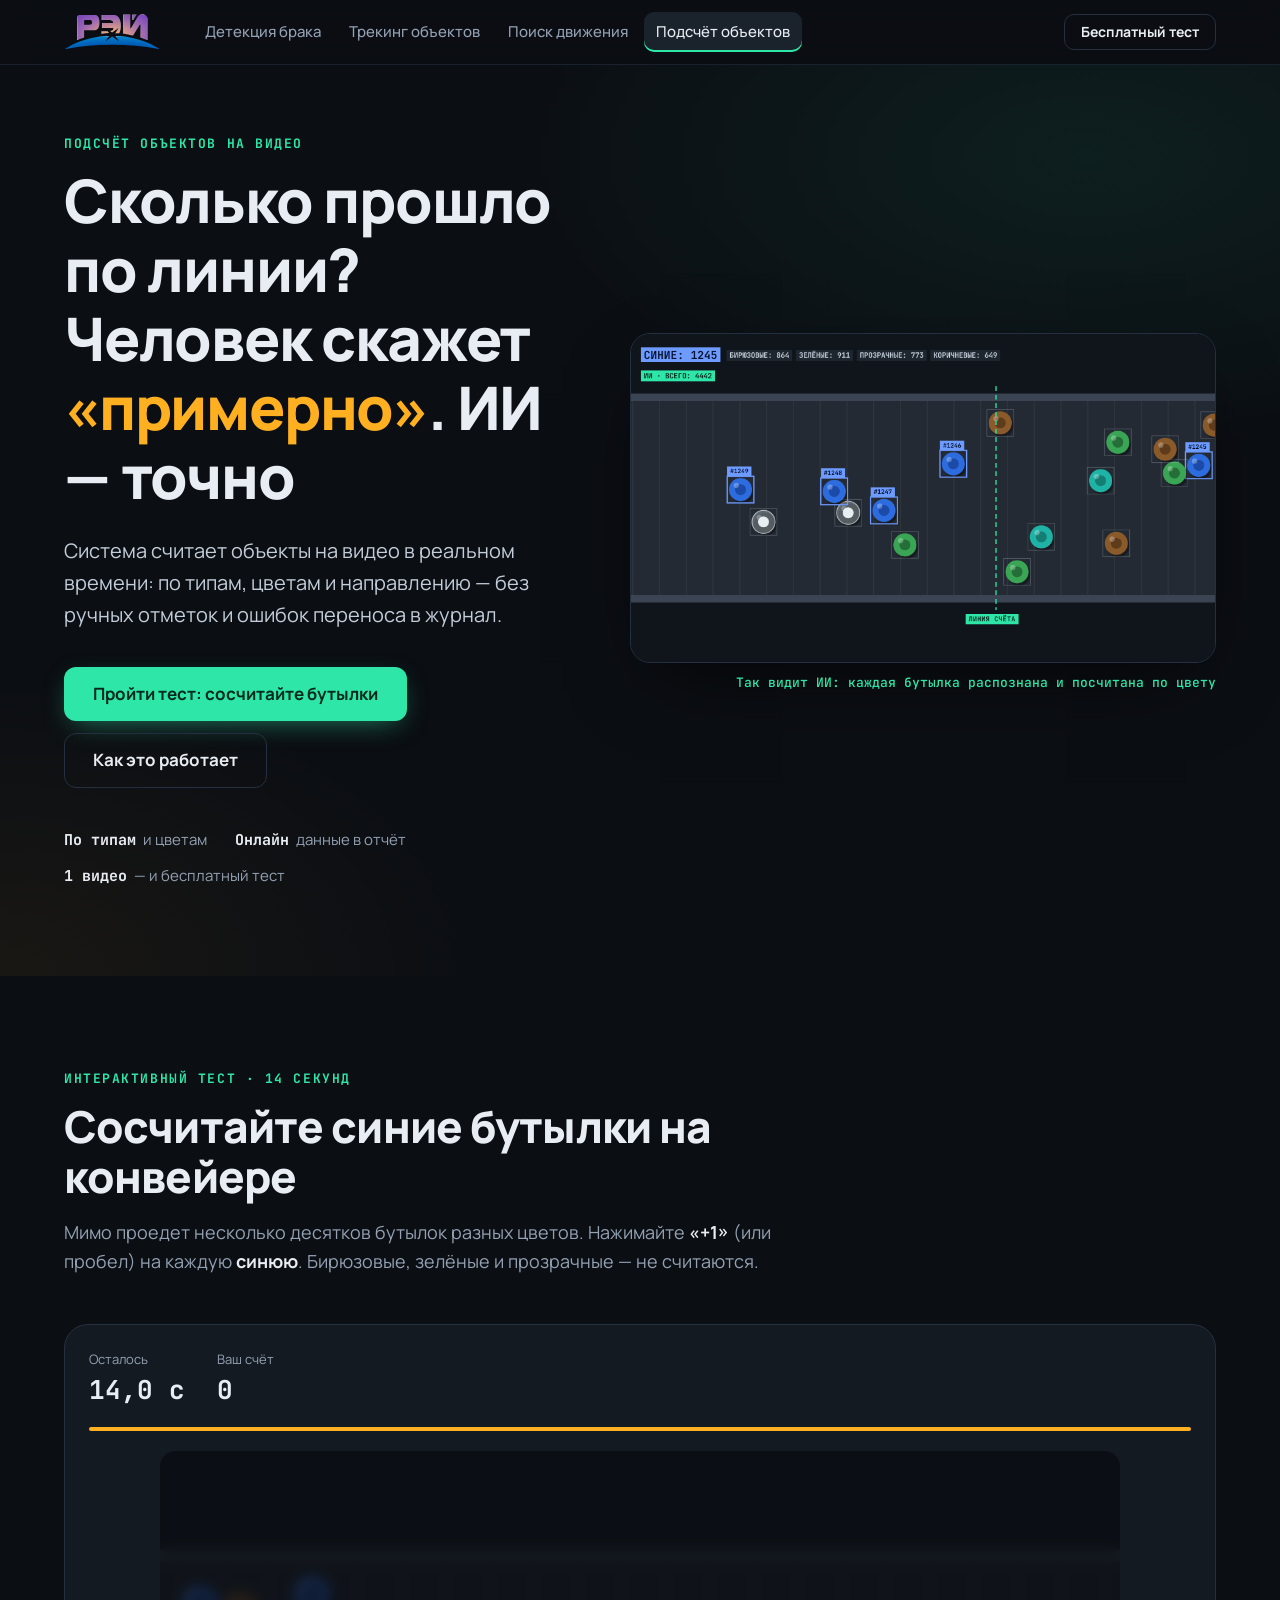
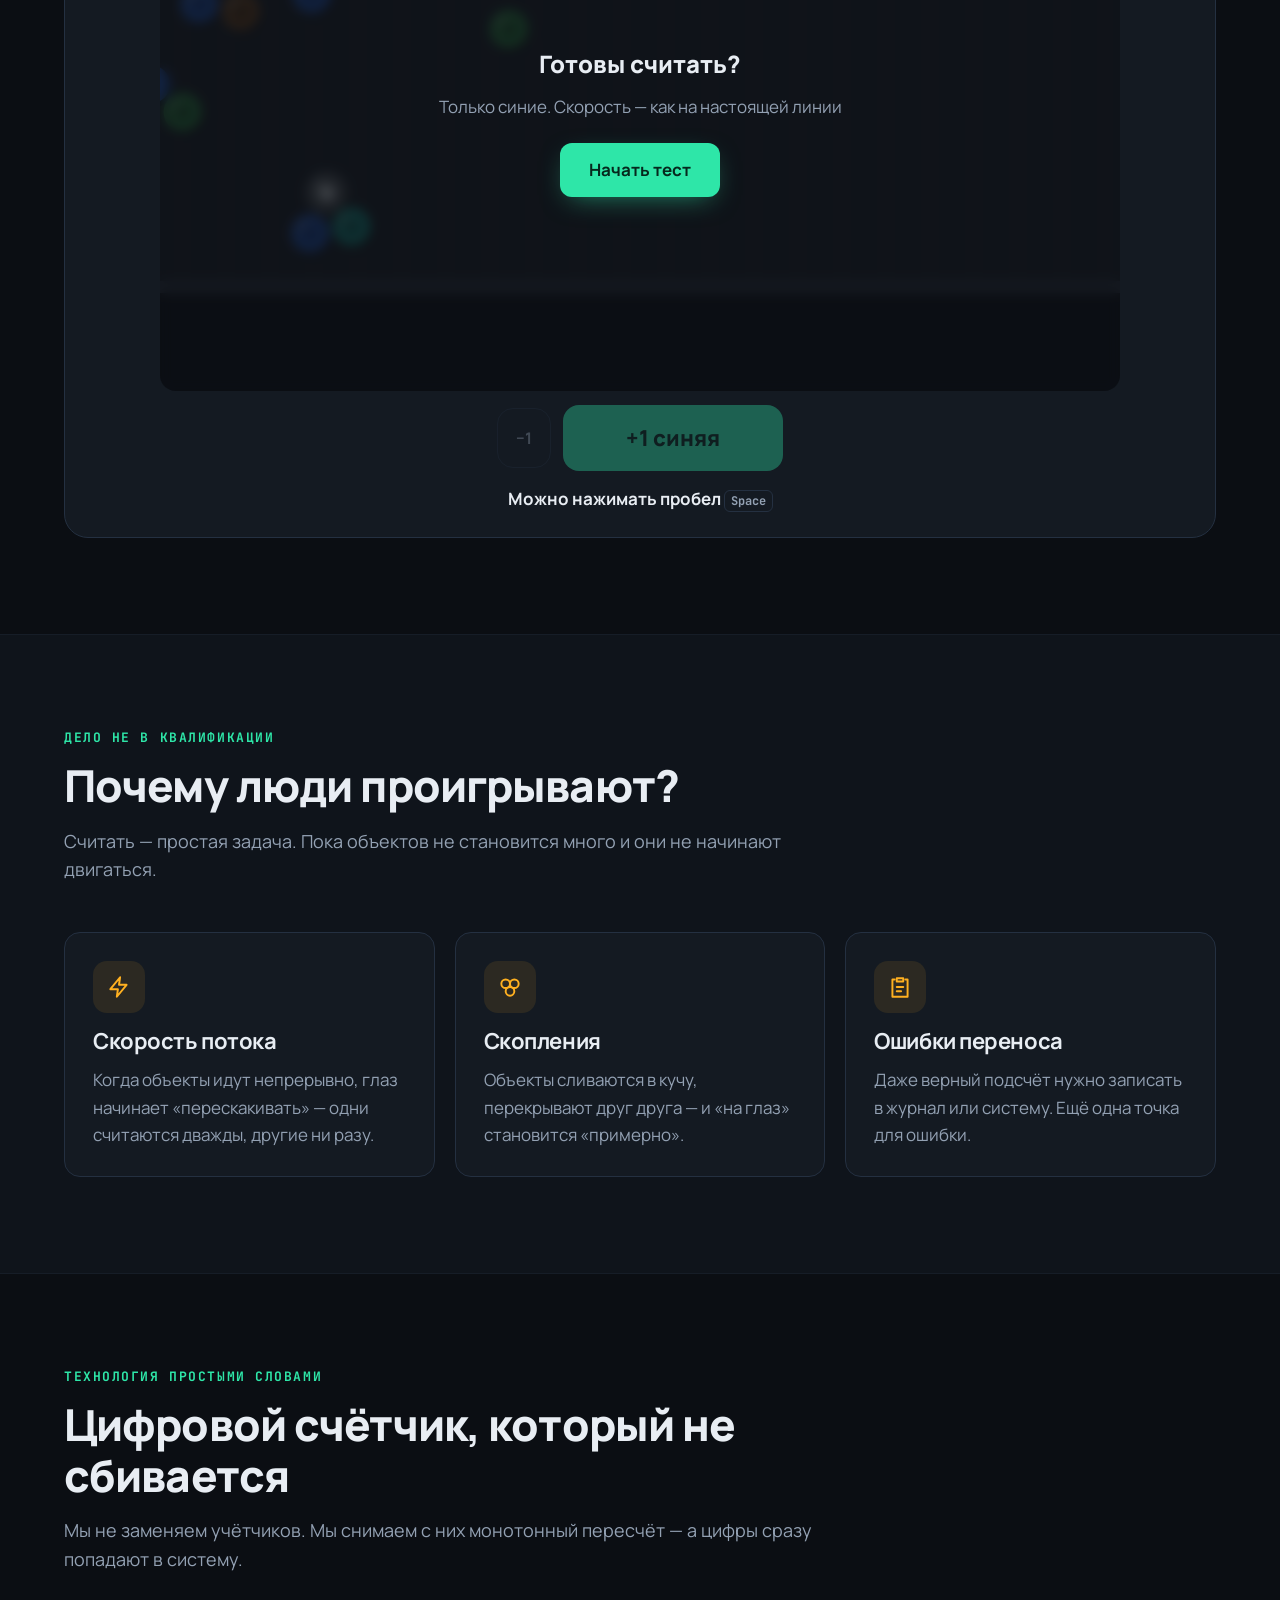
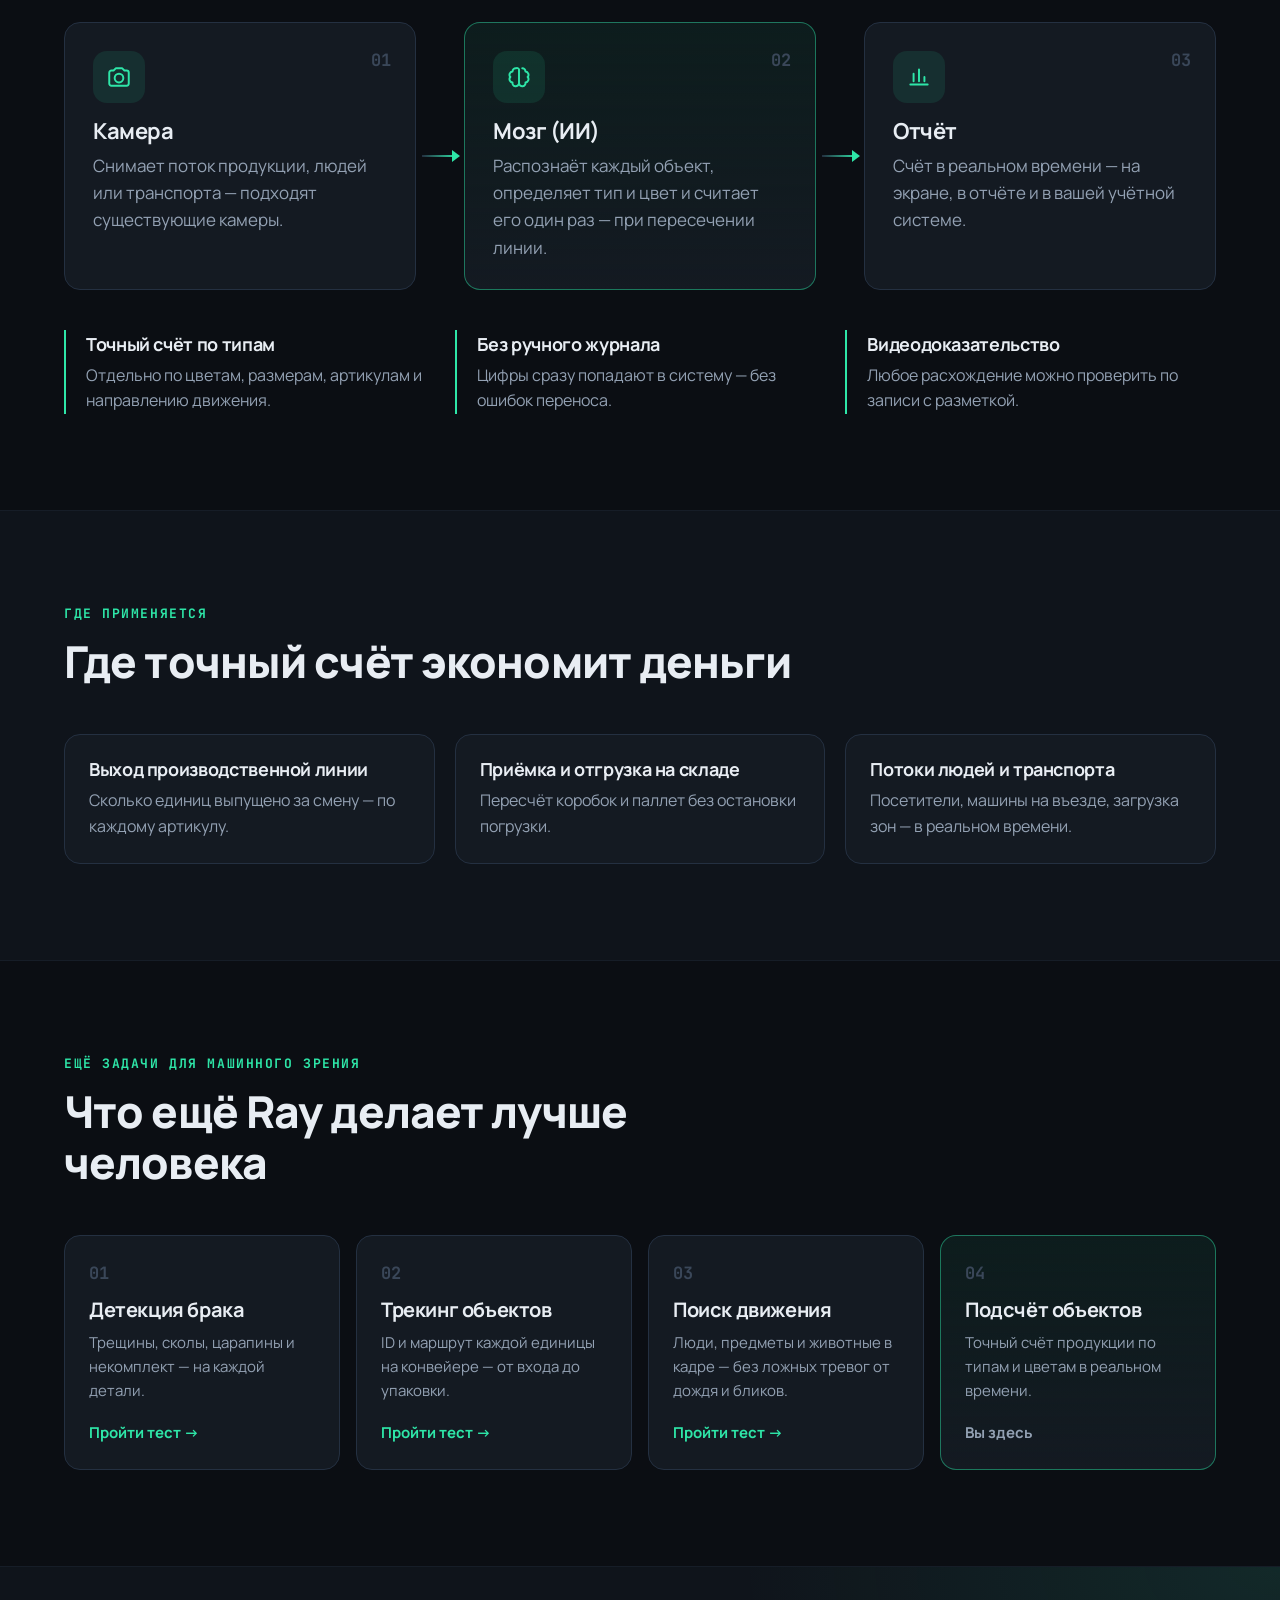
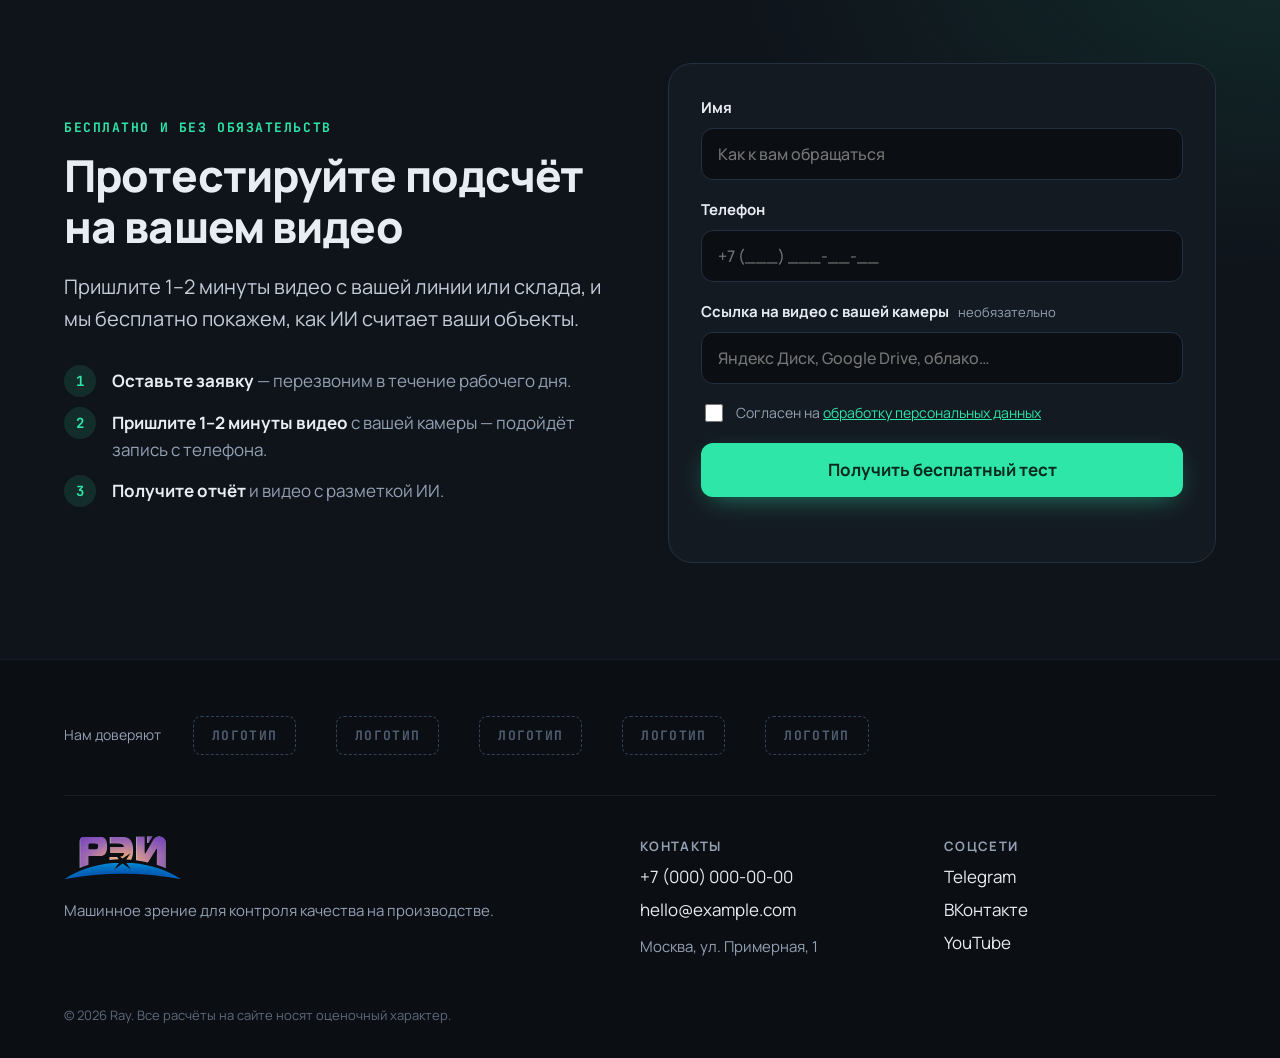
==== counting.html @ 94266d90 "Лендинг Ray" ====
<!doctype html>
<html lang="ru">
<head>
  <meta charset="utf-8">
  <meta name="viewport" content="width=device-width, initial-scale=1">
  <title>Ray — подсчёт объектов на видео</title>
  <meta name="description" content="Ray считает продукцию на видео в реальном времени: по типам, цветам и направлению. Пройдите тест: сосчитаете ли вы точнее ИИ?">
  <meta property="og:title" content="Сколько прошло по линии? Человек скажет «примерно». ИИ — точно">
  <meta property="og:description" content="Ray считает продукцию на видео в реальном времени: по типам, цветам и направлению. Пройдите тест: сосчитаете ли вы точнее ИИ?">
  <meta property="og:type" content="website">
  <meta name="theme-color" content="#0b0e13">
  <link rel="icon" href="data:image/svg+xml,%3Csvg xmlns='http://www.w3.org/2000/svg' viewBox='0 0 32 32'%3E%3Crect width='32' height='32' rx='8' fill='%230b0e13'/%3E%3Cpath d='M4 16c3-6 7.5-9 12-9s9 3 12 9c-3 6-7.5 9-12 9s-9-3-12-9z' fill='none' stroke='%232ee6a8' stroke-width='2.4'/%3E%3Ccircle cx='16' cy='16' r='4.5' fill='%232ee6a8'/%3E%3C/svg%3E">
  <link rel="preconnect" href="https://fonts.googleapis.com">
  <link rel="preconnect" href="https://fonts.gstatic.com" crossorigin>
  <link href="https://fonts.googleapis.com/css2?family=JetBrains+Mono:wght@500;700&family=Manrope:wght@400;500;700;800&display=swap" rel="stylesheet">
  <link rel="stylesheet" href="styles.css">
</head>
<body>

<header class="header" id="top">
  <div class="container header__inner">
    <a class="logo" href="index.html" aria-label="Ray — на главную">
      <img src="assets/ray_logo_rus.svg" alt="Ray" width="97" height="36">
    </a>
    <nav class="dirnav" aria-label="Направления">
      <a href="index.html">Детекция брака</a>
      <a href="tracking.html">Трекинг объектов</a>
      <a href="motion.html">Поиск движения</a>
      <a href="counting.html" aria-current="page">Подсчёт объектов</a>
    </nav>
    <a class="btn btn--sm btn--ghost header__cta" href="#form">Бесплатный тест</a>
  </div>
</header>

<main>

  <!-- 1. HERO -->
  <section class="hero">
    <div class="container hero__grid">
      <div class="hero__text">
        <p class="kicker">Подсчёт объектов на видео</p>
        <h1>Сколько прошло по линии? Человек скажет <em>«примерно»</em>. ИИ — точно</h1>
        <p class="lead">Система считает объекты на видео в реальном времени: по типам, цветам и направлению — без ручных отметок и ошибок переноса в журнал.</p>
        <div class="hero__cta">
          <a class="btn btn--primary btn--lg" href="#test">Пройти тест: сосчитайте бутылки</a>
          <a class="btn btn--ghost btn--lg" href="#how">Как это работает</a>
        </div>
        <ul class="hero__facts">
          <li><b>По типам</b> и цветам</li>
          <li><b>Онлайн</b> данные в отчёт</li>
          <li><b>1 видео</b> — и бесплатный тест</li>
        </ul>
      </div>
      <figure class="hero__visual" aria-label="Конвейер с бутылками: ИИ считает объекты, пересекающие линию, по цветам">
        <canvas id="hero-canvas" width="960" height="540" aria-hidden="true"></canvas>
        <figcaption class="hero__caption hero__caption--single"><span>Так видит ИИ: каждая бутылка распознана и посчитана по цвету</span></figcaption>
      </figure>
    </div>
  </section>

  <!-- 2. ЧЕЛЛЕНДЖ -->
  <section class="section" id="test">
    <div class="container">
      <header class="section__head">
        <p class="kicker">Интерактивный тест · 14 секунд</p>
        <h2>Сосчитайте синие бутылки на конвейере</h2>
        <p class="section__sub">Мимо проедет несколько десятков бутылок разных цветов. Нажимайте <b>«+1»</b> (или пробел) на каждую <b>синюю</b>. Бирюзовые, зелёные и прозрачные — не считаются.</p>
      </header>
      <div class="game" id="game">
        <div class="game__bar">
          <div class="stat"><span class="stat__label">Осталось</span><span class="stat__value mono" id="g-timer">14,0 с</span></div>
          <div class="stat"><span class="stat__label">Ваш счёт</span><span class="stat__value mono" id="g-count">0</span></div>
        </div>
        <div class="game__progress"><span id="g-progress"></span></div>
        <div class="stage" id="stage">
          <canvas id="g-canvas" width="960" height="540" aria-label="Конвейер с бутылками"></canvas>
          <div class="board__start" id="g-start">
            <p class="board__start-title">Готовы считать?</p>
            <p class="board__start-sub">Только синие. Скорость — как на настоящей линии</p>
            <button class="btn btn--primary btn--lg" id="g-start-btn" type="button">Начать тест</button>
          </div>
        </div>
        <div class="tap">
          <button class="tap__undo" id="g-undo" type="button" disabled aria-label="Отменить последний счёт">−1</button>
          <button class="tap__btn" id="g-tap" type="button" disabled>+1 синяя</button>
        </div>
        <p class="status" id="g-status" aria-live="polite">Можно нажимать пробел <span class="kbd">Space</span></p>
        <div class="result" id="g-result" hidden aria-live="polite">
          <div class="result__score">
            <div class="score score--human"><span>Вы насчитали</span><b class="mono" id="r-human">12</b></div>
            <div class="score score--ai"><span>ИИ насчитал</span><b class="mono" id="r-ai">15</b></div>
          </div>
          <p class="result__copy" id="r-copy"></p>
          <p class="result__extra" id="r-extra"></p>
          <div class="result__cta">
            <a class="btn btn--primary" href="#form">Протестировать на моём видео</a>
            <button class="btn btn--ghost" id="g-again" type="button">Пройти ещё раз</button>
          </div>
        </div>
      </div>
    </div>
  </section>

  <!-- 3. БОЛИ -->
  <section class="section section--alt" id="why">
    <div class="container">
      <header class="section__head">
        <p class="kicker">Дело не в квалификации</p>
        <h2>Почему люди проигрывают?</h2>
        <p class="section__sub">Считать — простая задача. Пока объектов не становится много и они не начинают двигаться.</p>
      </header>
      <div class="cards3">
        <article class="pain">
          <div class="pain__icon"><svg viewBox="0 0 24 24" aria-hidden="true"><path d="M13 3L4 14h7l-1 7 9-11h-7z"/></svg></div>
          <h3>Скорость потока</h3>
          <p>Когда объекты идут непрерывно, глаз начинает «перескакивать» — одни считаются дважды, другие ни разу.</p>
        </article>
        <article class="pain">
          <div class="pain__icon"><svg viewBox="0 0 24 24" aria-hidden="true"><circle cx="8" cy="9" r="4"/><circle cx="16" cy="9" r="4"/><circle cx="12" cy="16" r="4"/></svg></div>
          <h3>Скопления</h3>
          <p>Объекты сливаются в кучу, перекрывают друг друга — и «на глаз» становится «примерно».</p>
        </article>
        <article class="pain">
          <div class="pain__icon"><svg viewBox="0 0 24 24" aria-hidden="true"><path d="M9 4h6v3H9zM7 5H5v16h14V5h-2M9 12h6M9 16h4"/></svg></div>
          <h3>Ошибки переноса</h3>
          <p>Даже верный подсчёт нужно записать в журнал или систему. Ещё одна точка для ошибки.</p>
        </article>
      </div>
    </div>
  </section>

  <!-- 4. КАК РАБОТАЕТ -->
  <section class="section" id="how">
    <div class="container">
      <header class="section__head">
        <p class="kicker">Технология простыми словами</p>
        <h2>Цифровой счётчик, который не сбивается</h2>
        <p class="section__sub">Мы не заменяем учётчиков. Мы снимаем с них монотонный пересчёт — а цифры сразу попадают в систему.</p>
      </header>
      <ol class="flow">
        <li class="flow__step">
          <div class="flow__icon"><svg viewBox="0 0 24 24" aria-hidden="true"><path d="M3 8a2 2 0 0 1 2-2h2l2-2h6l2 2h2a2 2 0 0 1 2 2v10a2 2 0 0 1-2 2H5a2 2 0 0 1-2-2z"/><circle cx="12" cy="13" r="4"/></svg></div>
          <span class="flow__n mono">01</span>
          <h3>Камера</h3>
          <p>Снимает поток продукции, людей или транспорта — подходят существующие камеры.</p>
        </li>
        <li class="flow__arrow" aria-hidden="true"></li>
        <li class="flow__step flow__step--ai">
          <div class="flow__icon"><svg viewBox="0 0 24 24" aria-hidden="true"><path d="M9 4a3 3 0 0 0-3 3 3 3 0 0 0-2 5 3 3 0 0 0 2 5 3 3 0 0 0 6 1V5a2 2 0 0 0-3-1zM15 4a3 3 0 0 1 3 3 3 3 0 0 1 2 5 3 3 0 0 1-2 5 3 3 0 0 1-6 1"/></svg></div>
          <span class="flow__n mono">02</span>
          <h3>Мозг (ИИ)</h3>
          <p>Распознаёт каждый объект, определяет тип и цвет и считает его один раз — при пересечении линии.</p>
        </li>
        <li class="flow__arrow" aria-hidden="true"></li>
        <li class="flow__step">
          <div class="flow__icon"><svg viewBox="0 0 24 24" aria-hidden="true"><path d="M4 19h16M7 16V9M12 16V5M17 16v-4"/></svg></div>
          <span class="flow__n mono">03</span>
          <h3>Отчёт</h3>
          <p>Счёт в реальном времени — на экране, в отчёте и в вашей учётной системе.</p>
        </li>
      </ol>
      <ul class="benefits">
        <li>
          <h3>Точный счёт по типам</h3>
          <p>Отдельно по цветам, размерам, артикулам и направлению движения.</p>
        </li>
        <li>
          <h3>Без ручного журнала</h3>
          <p>Цифры сразу попадают в систему — без ошибок переноса.</p>
        </li>
        <li>
          <h3>Видеодоказательство</h3>
          <p>Любое расхождение можно проверить по записи с разметкой.</p>
        </li>
      </ul>
    </div>
  </section>

  <!-- 5. ГДЕ ПРИМЕНЯЕТСЯ -->
  <section class="section section--alt" id="uses">
    <div class="container">
      <header class="section__head">
        <p class="kicker">Где применяется</p>
        <h2>Где точный счёт экономит деньги</h2>
      </header>
      <ul class="uses">
        <li>
          <h3>Выход производственной линии</h3>
          <p>Сколько единиц выпущено за смену — по каждому артикулу.</p>
        </li>
        <li>
          <h3>Приёмка и отгрузка на складе</h3>
          <p>Пересчёт коробок и паллет без остановки погрузки.</p>
        </li>
        <li>
          <h3>Потоки людей и транспорта</h3>
          <p>Посетители, машины на въезде, загрузка зон — в реальном времени.</p>
        </li>
      </ul>
    </div>
  </section>

  <!-- Другие направления -->
  <section class="section" id="directions">
    <div class="container">
      <header class="section__head">
        <p class="kicker">Ещё задачи для машинного зрения</p>
        <h2>Что ещё Ray делает лучше человека</h2>
      </header>
      <div class="dirs">
        <a class="dir" href="index.html">
          <span class="dir__n mono">01</span><h3>Детекция брака</h3>
          <p>Трещины, сколы, царапины и некомплект — на каждой детали.</p><span class="dir__go">Пройти тест →</span>
        </a>
        <a class="dir" href="tracking.html">
          <span class="dir__n mono">02</span><h3>Трекинг объектов</h3>
          <p>ID и маршрут каждой единицы на конвейере — от входа до упаковки.</p><span class="dir__go">Пройти тест →</span>
        </a>
        <a class="dir" href="motion.html">
          <span class="dir__n mono">03</span><h3>Поиск движения</h3>
          <p>Люди, предметы и животные в кадре — без ложных тревог от дождя и бликов.</p><span class="dir__go">Пройти тест →</span>
        </a>
        <a class="dir is-current" href="counting.html">
          <span class="dir__n mono">04</span><h3>Подсчёт объектов</h3>
          <p>Точный счёт продукции по типам и цветам в реальном времени.</p><span class="dir__go">Вы здесь</span>
        </a>
      </div>
    </div>
  </section>

  <!-- 6. ФОРМА -->
  <section class="section section--cta" id="form">
    <div class="container form-grid">
      <div class="form-copy">
        <p class="kicker">Бесплатно и без обязательств</p>
        <h2>Протестируйте подсчёт на вашем видео</h2>
        <p class="lead">Пришлите 1–2 минуты видео с вашей линии или склада, и мы бесплатно покажем, как ИИ считает ваши объекты.</p>
        <ol class="steps">
          <li><b>Оставьте заявку</b> — перезвоним в течение рабочего дня.</li>
          <li><b>Пришлите 1–2 минуты видео</b> с вашей камеры — подойдёт запись с телефона.</li>
          <li><b>Получите отчёт</b> и видео с разметкой ИИ.</li>
        </ol>
      </div>
      <form class="lead-form" id="lead-form" novalidate>
        <div class="field">
          <label for="f-name">Имя</label>
          <input id="f-name" name="name" type="text" autocomplete="name" required placeholder="Как к вам обращаться">
        </div>
        <div class="field">
          <label for="f-phone">Телефон</label>
          <input id="f-phone" name="phone" type="tel" autocomplete="tel" required placeholder="+7 (___) ___-__-__" inputmode="tel">
        </div>
        <div class="field">
          <label for="f-link">Ссылка на видео с вашей камеры <span class="opt">необязательно</span></label>
          <input id="f-link" name="link" type="url" placeholder="Яндекс Диск, Google Drive, облако…">
        </div>
        <input type="hidden" name="direction" value="Подсчёт объектов">
        <label class="check">
          <input type="checkbox" name="consent" required>
          <span>Согласен на <a href="#" target="_blank" rel="noopener">обработку персональных данных</a></span>
        </label>
        <button class="btn btn--primary btn--lg btn--block" type="submit">Получить бесплатный тест</button>
        <p class="form-msg" id="f-msg" role="status"></p>
      </form>
    </div>
  </section>
</main>

<!-- 8. ФУТЕР -->
<footer class="footer">
  <div class="container">
    <div class="partners" aria-label="Партнёры и клиенты">
      <p>Нам доверяют</p>
      <ul>
        <li><span class="plogo">ЛОГОТИП</span></li>
        <li><span class="plogo">ЛОГОТИП</span></li>
        <li><span class="plogo">ЛОГОТИП</span></li>
        <li><span class="plogo">ЛОГОТИП</span></li>
        <li><span class="plogo">ЛОГОТИП</span></li>
      </ul>
    </div>
    <div class="footer__grid">
      <div>
        <a class="logo logo--footer" href="#top"><img src="assets/ray_logo_rus.svg" alt="Ray" width="118" height="44"></a>
        <p class="footer__muted">Машинное зрение для контроля качества на производстве.</p>
      </div>
      <div>
        <p class="footer__h">Контакты</p>
        <p><a href="tel:+70000000000">+7 (000) 000‑00‑00</a></p>
        <p><a href="mailto:hello@example.com">hello@example.com</a></p>
        <p class="footer__muted">Москва, ул. Примерная, 1</p>
      </div>
      <div>
        <p class="footer__h">Соцсети</p>
        <ul class="socials">
          <li><a href="#" aria-label="Telegram">Telegram</a></li>
          <li><a href="#" aria-label="ВКонтакте">ВКонтакте</a></li>
          <li><a href="#" aria-label="YouTube">YouTube</a></li>
        </ul>
      </div>
    </div>
    <p class="footer__copy">© <span id="year">2026</span> Ray. Все расчёты на сайте носят оценочный характер.</p>
  </div>
</footer>

<script src="common.js" defer></script>
<script src="counting.js" defer></script>
</body>
</html>
---- styles.css ----
:root {
  --bg: #0b0e13;
  --bg-alt: #0f141b;
  --card: #141a22;
  --card-2: #1a222c;
  --line: #243041;
  --text: #e8edf3;
  --muted: #93a1b3;
  --amber: #ffb020;
  --red: #ff4d4f;
  --ai: #2ee6a8;
  --ai-ink: #06281d;
  --cell: #151b23;
  --radius: 16px;
  --font: "Manrope", system-ui, -apple-system, "Segoe UI", Roboto, sans-serif;
  --mono: "JetBrains Mono", ui-monospace, Consolas, monospace;
}

*, *::before, *::after { box-sizing: border-box; }
html { scroll-behavior: smooth; }
body {
  margin: 0;
  background: var(--bg);
  color: var(--text);
  font: 400 17px/1.6 var(--font);
  -webkit-font-smoothing: antialiased;
}
img, svg { display: block; max-width: 100%; }
a { color: var(--ai); }
h1, h2, h3 { line-height: 1.15; margin: 0; letter-spacing: -0.02em; }
p { margin: 0; }
[hidden] { display: none !important; }
.mono, .svg-mono { font-family: var(--mono); }
section[id] { scroll-margin-top: 72px; }

.container { width: 100%; max-width: 1200px; margin: 0 auto; padding: 0 24px; }

/* ---------- Buttons ---------- */
.btn {
  display: inline-flex; align-items: center; justify-content: center; gap: 8px;
  padding: 12px 22px; border-radius: 12px; border: 1px solid transparent;
  font: 700 16px/1.2 var(--font); text-decoration: none; cursor: pointer;
  transition: transform .15s, background .15s, border-color .15s, box-shadow .15s;
}
.btn:active { transform: translateY(1px); }
.btn:disabled { opacity: .4; cursor: not-allowed; }
.btn--primary { background: var(--ai); color: var(--ai-ink); box-shadow: 0 8px 28px -10px rgba(46,230,168,.6); }
.btn--primary:hover { background: #5cf0bf; }
.btn--ghost { background: transparent; color: var(--text); border-color: var(--line); }
.btn--ghost:hover:not(:disabled) { border-color: var(--muted); }
.btn--sm { padding: 9px 16px; font-size: 14px; border-radius: 10px; }
.btn--lg { padding: 16px 28px; font-size: 17px; }
.btn--block { width: 100%; }
:focus-visible { outline: 2px solid var(--ai); outline-offset: 3px; }

/* ---------- Header ---------- */
.header {
  position: sticky; top: 0; z-index: 50;
  background: rgba(11,14,19,.82); backdrop-filter: blur(12px);
  border-bottom: 1px solid rgba(36,48,65,.6);
}
.header__inner { display: flex; align-items: center; gap: 32px; height: 64px; }
.logo { display: inline-flex; align-items: center; gap: 10px; color: var(--ai); text-decoration: none; font-weight: 800; font-size: 20px; letter-spacing: .08em; }
.logo span { color: var(--text); }
.logo img { display: block; height: 36px; width: auto; }
.logo--footer img { height: 44px; }
.dirnav { display: flex; gap: 4px; margin-right: auto; }
.dirnav a { padding: 8px 12px; border-radius: 10px; color: var(--muted); text-decoration: none; font-size: 15px; font-weight: 500; white-space: nowrap; }
.dirnav a:hover { color: var(--text); background: var(--card); }
.dirnav a[aria-current=page] { color: var(--text); background: var(--card-2); box-shadow: inset 0 -2px 0 var(--ai); }

/* ---------- Common sections ---------- */
.section { padding: 96px 0; }
.section--alt { background: var(--bg-alt); border-top: 1px solid #161d27; border-bottom: 1px solid #161d27; }
.section__head { max-width: 760px; margin-bottom: 48px; }
.section__head h2 { font-size: clamp(30px, 4vw, 44px); font-weight: 800; }
.section__sub { color: var(--muted); font-size: 18px; margin-top: 16px; }
.section__sub b { color: var(--text); }
.kicker {
  font: 700 13px/1 var(--mono); text-transform: uppercase; letter-spacing: .12em;
  color: var(--ai); margin-bottom: 16px;
}
.lead { font-size: 20px; color: #c3cdd9; }

/* ---------- Hero ---------- */
.hero { padding: 72px 0 88px; background: radial-gradient(1000px 500px at 85% 10%, rgba(46,230,168,.08), transparent 60%), radial-gradient(800px 500px at 0% 100%, rgba(255,176,32,.06), transparent 60%); }
.hero__grid { display: grid; grid-template-columns: 1fr 1.15fr; gap: 56px; align-items: center; }
.hero h1 { font-size: clamp(36px, 5vw, 60px); font-weight: 800; }
.hero h1 em { font-style: normal; color: var(--amber); }
.hero .lead { margin-top: 24px; max-width: 520px; }
.hero__cta { display: flex; flex-wrap: wrap; gap: 12px; margin-top: 36px; }
.hero__facts { display: flex; flex-wrap: wrap; gap: 12px 28px; list-style: none; padding: 0; margin: 40px 0 0; color: var(--muted); font-size: 15px; }
.hero__facts b { color: var(--text); font-family: var(--mono); margin-right: 4px; }
.hero__visual { margin: 0; }
.hero__visual svg, .hero__visual canvas { width: 100%; height: auto; border-radius: 20px; border: 1px solid var(--line); box-shadow: 0 30px 80px -30px rgba(0,0,0,.8); }
.hero__caption { display: grid; grid-template-columns: 1fr 1fr; gap: 8px; margin-top: 12px; font: 500 13px/1.3 var(--mono); }
.hero__caption span:first-child { color: var(--amber); }
.hero__caption span:last-child { color: var(--ai); text-align: right; }

.belt { animation: belt 6s linear infinite; }
@keyframes belt { from { transform: translateX(-100px); } to { transform: translateX(0); } }
.scanbar { animation: scanbar 3.2s ease-in-out infinite alternate; }
@keyframes scanbar { from { transform: translateX(0); } to { transform: translateX(318px); } }
.zzz text { animation: zzz 2.4s ease-in-out infinite; }
.zzz text:nth-child(2) { animation-delay: .4s; }
.zzz text:nth-child(3) { animation-delay: .8s; }
@keyframes zzz { 0%,100% { opacity: .2; } 50% { opacity: 1; } }
.blink { animation: blink 1.2s steps(2) infinite; }
@keyframes blink { 50% { opacity: 0; } }

/* ---------- Game ---------- */
.game { background: var(--card); border: 1px solid var(--line); border-radius: 24px; padding: 24px; }
.game__bar { display: flex; align-items: center; gap: 32px; flex-wrap: wrap; }
.stat { display: flex; flex-direction: column; }
.stat__label { color: var(--muted); font-size: 13px; }
.stat__value { font-size: 26px; font-weight: 700; }
.game__done { margin-left: auto; }
.game__progress { height: 4px; background: var(--card-2); border-radius: 4px; margin: 16px 0 20px; overflow: hidden; }
.game__progress span { display: block; height: 100%; width: 100%; background: var(--amber); transform-origin: left; transform: scaleX(1); }
.game.is-urgent #g-timer { color: var(--red); }

.board-wrap { position: relative; border-radius: 16px; overflow: hidden; max-width: 780px; margin: 0 auto; }
.board { display: grid; grid-template-columns: repeat(8, 1fr); gap: 8px; background: #0e1319; padding: 12px; border-radius: 16px; }
.cell {
  position: relative; aspect-ratio: 1; padding: 6%; border: 2px solid transparent; border-radius: 12px;
  background: var(--cell); cursor: pointer; transition: border-color .12s, transform .12s;
  -webkit-tap-highlight-color: transparent;
}
.cell svg { width: 100%; height: 100%; pointer-events: none; }
.cell:hover { border-color: #2f3b4d; }
.cell.is-marked { border-color: var(--amber); background: #221d12; }
.cell.is-marked::before {
  content: ""; position: absolute; top: 5px; right: 5px; width: 10px; height: 10px; border-radius: 50%; background: var(--amber);
}
.board.is-locked .cell { cursor: default; }
.board.is-locked .cell:hover { border-color: transparent; }

.cell.r-hit { border-color: var(--ai); background: rgba(46,230,168,.08); }
.cell.r-miss { border-color: var(--red); background: rgba(255,77,79,.1); animation: pulse 1.4s ease-out 2; }
.cell.r-false { border-color: #5b6677; background: var(--cell); opacity: .7; }
.cell.r-hit::before, .cell.r-false::before { display: none; }
.cell__tag {
  position: absolute; left: 4px; right: 4px; bottom: 4px; padding: 2px 4px; border-radius: 4px;
  font: 700 10px/1.2 var(--mono); text-align: center; color: #fff; background: var(--red);
  white-space: nowrap; overflow: hidden; text-overflow: ellipsis;
}
.r-hit .cell__tag { background: var(--ai); color: var(--ai-ink); }
@keyframes pulse { 0% { box-shadow: 0 0 0 0 rgba(255,77,79,.6); } 100% { box-shadow: 0 0 0 12px rgba(255,77,79,0); } }

.scanline {
  position: absolute; left: 0; right: 0; top: 0; height: 60px; pointer-events: none; opacity: 0;
  background: linear-gradient(180deg, rgba(46,230,168,0), rgba(46,230,168,.35) 90%, var(--ai));
}
.scanline.is-run { animation: scan .7s linear forwards; }
@keyframes scan { 0% { opacity: 1; transform: translateY(-60px); } 95% { opacity: 1; } 100% { opacity: 0; transform: translateY(var(--h, 600px)); } }

.board__start {
  position: absolute; inset: 0; display: flex; flex-direction: column; align-items: center; justify-content: center; gap: 10px;
  text-align: center; padding: 24px; background: rgba(11,14,19,.78); backdrop-filter: blur(6px);
}
.board__start-title { font-size: 24px; font-weight: 800; }
.board__start-sub { color: var(--muted); margin-bottom: 12px; }

.result { margin-top: 24px; padding-top: 24px; border-top: 1px solid var(--line); }
.result__score { display: grid; grid-template-columns: 1fr 1fr; gap: 16px; }
.score { border-radius: 16px; padding: 20px 24px; display: flex; flex-direction: column; gap: 4px; }
.score span { font-size: 15px; color: var(--muted); }
.score b { font-size: clamp(36px, 6vw, 56px); line-height: 1; }
.score--human { background: rgba(255,176,32,.08); border: 1px solid rgba(255,176,32,.3); }
.score--human b { color: var(--amber); }
.score--ai { background: rgba(46,230,168,.08); border: 1px solid rgba(46,230,168,.3); }
.score--ai b { color: var(--ai); }
.result__copy { font-size: 20px; font-weight: 500; margin-top: 24px; max-width: 860px; }
.result__copy b { color: var(--red); }
.result__extra { color: var(--muted); margin-top: 8px; }
.legend { display: flex; flex-wrap: wrap; gap: 8px 24px; list-style: none; padding: 0; margin: 20px 0 0; color: var(--muted); font-size: 14px; }
.legend li { display: flex; align-items: center; gap: 8px; }
.dot { width: 12px; height: 12px; border-radius: 4px; border: 2px solid; }
.dot--hit { border-color: var(--ai); }
.dot--miss { border-color: var(--red); }
.dot--false { border-color: #5b6677; }
.result__cta { display: flex; flex-wrap: wrap; gap: 12px; margin-top: 24px; }

/* ---------- Pains ---------- */
.cards3 { display: grid; grid-template-columns: repeat(3, 1fr); gap: 20px; }
.pain { background: var(--card); border: 1px solid var(--line); border-radius: var(--radius); padding: 28px; display: flex; flex-direction: column; gap: 12px; }
.pain__icon { width: 52px; height: 52px; border-radius: 14px; display: grid; place-items: center; background: rgba(255,176,32,.1); }
.pain__icon svg, .flow__icon svg { width: 26px; height: 26px; fill: none; stroke: var(--amber); stroke-width: 1.8; stroke-linecap: round; stroke-linejoin: round; }
.pain h3 { font-size: 22px; margin-top: 4px; }
.pain p { color: var(--muted); }
.pain__metric { margin-top: auto; padding-top: 16px; border-top: 1px dashed var(--line); font-size: 14px; color: var(--muted); }
.pain__metric .mono { color: var(--amber); font-weight: 700; font-size: 18px; margin-right: 6px; }

/* ---------- Flow ---------- */
.flow { display: grid; grid-template-columns: 1fr 48px 1fr 48px 1fr; align-items: stretch; list-style: none; padding: 0; margin: 0; }
.flow__step { position: relative; background: var(--card); border: 1px solid var(--line); border-radius: var(--radius); padding: 28px; }
.flow__step--ai { border-color: rgba(46,230,168,.45); background: linear-gradient(180deg, rgba(46,230,168,.07), var(--card)); }
.flow__icon { width: 52px; height: 52px; border-radius: 14px; display: grid; place-items: center; background: rgba(46,230,168,.1); margin-bottom: 16px; }
.flow__icon svg { stroke: var(--ai); }
.flow__n { position: absolute; top: 24px; right: 24px; color: #3a4759; font-weight: 700; }
.flow__step h3 { font-size: 22px; margin-bottom: 8px; }
.flow__step p { color: var(--muted); }
.flow__arrow { align-self: center; height: 2px; margin: 0 6px; background: linear-gradient(90deg, var(--line), var(--ai)); position: relative; }
.flow__arrow::after { content: ""; position: absolute; right: -2px; top: -5px; border: 6px solid transparent; border-left: 8px solid var(--ai); border-right: 0; }

.benefits { display: grid; grid-template-columns: repeat(3, 1fr); gap: 20px; list-style: none; padding: 0; margin: 40px 0 0; }
.benefits li { padding: 4px 0 0 20px; border-left: 2px solid var(--ai); }
.benefits h3 { font-size: 18px; margin-bottom: 8px; }
.benefits p { color: var(--muted); font-size: 16px; }

/* ---------- Calculator ---------- */
.calc { display: grid; grid-template-columns: 1.1fr .9fr; gap: 32px; align-items: start; }
.calc__questions { display: flex; flex-direction: column; gap: 12px; }
.q { display: grid; grid-template-columns: 36px 1fr; gap: 16px; background: var(--card); border: 1px solid var(--line); border-radius: var(--radius); padding: 20px 22px; }
.q__n { width: 36px; height: 36px; border-radius: 50%; display: grid; place-items: center; background: var(--card-2); color: var(--ai); font-weight: 700; font-size: 15px; }
.q__title { display: block; font-weight: 700; font-size: 17px; line-height: 1.35; }
.q__ctrl { display: flex; align-items: center; gap: 16px; margin-top: 14px; }
.q__hint { color: var(--muted); font-size: 14px; margin-top: 10px; }
.num { display: flex; align-items: center; gap: 6px; flex: none; }
.num input {
  width: 110px; padding: 9px 10px; border-radius: 10px; border: 1px solid var(--line); background: var(--bg);
  color: var(--text); font: 700 16px var(--mono); text-align: right;
}
.num span { color: var(--muted); font-size: 14px; min-width: 28px; }
.num input::-webkit-inner-spin-button, .num input::-webkit-outer-spin-button { -webkit-appearance: none; margin: 0; }
.num input[type=number] { -moz-appearance: textfield; appearance: textfield; }

input[type=range] { -webkit-appearance: none; appearance: none; flex: 1; min-width: 0; height: 28px; background: transparent; cursor: pointer; --p: 50%; }
input[type=range]::-webkit-slider-runnable-track { height: 6px; border-radius: 6px; background: linear-gradient(90deg, var(--ai) var(--p), var(--card-2) var(--p)); }
input[type=range]::-moz-range-track { height: 6px; border-radius: 6px; background: var(--card-2); }
input[type=range]::-moz-range-progress { height: 6px; border-radius: 6px; background: var(--ai); }
input[type=range]::-webkit-slider-thumb { -webkit-appearance: none; width: 22px; height: 22px; margin-top: -8px; border-radius: 50%; background: #fff; border: 4px solid var(--ai); box-shadow: 0 2px 10px rgba(0,0,0,.5); }
input[type=range]::-moz-range-thumb { width: 14px; height: 14px; border-radius: 50%; background: #fff; border: 4px solid var(--ai); }

.seg { display: flex; flex-wrap: wrap; gap: 8px; margin-top: 14px; }
.seg label { position: relative; }
.seg input { position: absolute; opacity: 0; }
.seg span { display: block; padding: 9px 14px; border-radius: 10px; border: 1px solid var(--line); font-size: 14px; font-weight: 700; cursor: pointer; color: var(--muted); }
.seg input:checked + span { border-color: var(--ai); color: var(--ai); background: rgba(46,230,168,.08); }
.seg input:focus-visible + span { outline: 2px solid var(--ai); outline-offset: 2px; }

.calc__result { position: sticky; top: 88px; background: var(--card); border: 1px solid var(--line); border-radius: 24px; padding: 28px; }
.res__label { color: var(--muted); font-size: 15px; }
.res__big { font-size: clamp(34px, 4.4vw, 48px); font-weight: 700; color: var(--red); line-height: 1.1; margin: 4px 0; }
.res__note { color: var(--muted); font-size: 14px; }
.res__row { margin-top: 18px; padding-top: 18px; border-top: 1px solid var(--line); }
.res__row b { color: var(--text); white-space: nowrap; }
.res__save { margin-top: 18px; padding: 18px; border-radius: 16px; background: rgba(46,230,168,.08); border: 1px solid rgba(46,230,168,.3); }
.res__save-val { font-size: 32px; font-weight: 700; color: var(--ai); line-height: 1.2; margin-top: 4px; }
.res__human { list-style: none; padding: 0; margin: 20px 0 0; display: flex; flex-direction: column; gap: 8px; font-size: 15px; color: var(--muted); }
.res__human b { color: var(--text); }
.res__formula { margin-top: 20px; border-radius: 12px; background: var(--bg); border: 1px solid var(--line); padding: 12px 16px; }
.res__formula summary { cursor: pointer; font-weight: 700; font-size: 14px; }
.res__formula ol { margin: 10px 0 0; padding-left: 20px; font-size: 12.5px; line-height: 1.7; color: #b6c2d0; }
.res__honest { margin-top: 18px; font-size: 14px; color: var(--muted); font-style: italic; }
.res__next { margin: 14px 0 16px; font-weight: 500; }
.disclaimer { margin-top: 14px; font-size: 12px; color: #6d7a8b; line-height: 1.5; }

/* ---------- Before / after ---------- */
.tabs { display: flex; flex-wrap: wrap; gap: 8px; margin-bottom: 20px; }
.tabs button { padding: 10px 18px; border-radius: 999px; border: 1px solid var(--line); background: transparent; color: var(--muted); font: 700 15px var(--font); cursor: pointer; }
.tabs button[aria-selected=true] { background: var(--text); color: var(--bg); border-color: var(--text); }
.ba { position: relative; border-radius: 20px; overflow: hidden; border: 1px solid var(--line); aspect-ratio: 16 / 9; user-select: none; touch-action: pan-y; --x: 50%; }
.ba__case, .ba__img, .ba__ai, .ba__ai svg { position: absolute; inset: 0; width: 100%; height: 100%; }
.ba__ai { clip-path: inset(0 0 0 var(--x)); }
.ba__handle { position: absolute; top: 0; bottom: 0; left: var(--x); width: 2px; margin-left: -1px; background: #fff; pointer-events: none; }
.ba__handle span { position: absolute; top: 50%; left: 50%; width: 44px; height: 44px; margin: -22px 0 0 -22px; border-radius: 50%; background: #fff; box-shadow: 0 4px 20px rgba(0,0,0,.5); }
.ba__handle span::before, .ba__handle span::after { content: ""; position: absolute; top: 50%; margin-top: -6px; border: 6px solid transparent; }
.ba__handle span::before { left: 7px; border-right: 8px solid var(--bg); border-left: 0; }
.ba__handle span::after { right: 7px; border-left: 8px solid var(--bg); border-right: 0; }
.ba__tag { position: absolute; top: 16px; padding: 6px 12px; border-radius: 8px; font: 700 13px var(--mono); pointer-events: none; }
.ba__tag--l { left: 16px; background: rgba(0,0,0,.6); }
.ba__tag--r { right: 16px; background: var(--ai); color: var(--ai-ink); }
.ba__range { position: absolute; inset: 0; width: 100%; height: 100%; opacity: 0; margin: 0; cursor: ew-resize; }

/* ---------- Form ---------- */
.section--cta { background: radial-gradient(900px 500px at 100% 0%, rgba(46,230,168,.1), transparent 60%), var(--bg-alt); border-top: 1px solid #161d27; }
.form-grid { display: grid; grid-template-columns: 1fr 1fr; gap: 56px; align-items: center; }
.form-copy h2 { font-size: clamp(30px, 4vw, 44px); font-weight: 800; margin-bottom: 20px; }
.steps { margin: 32px 0 0; padding: 0; list-style: none; counter-reset: s; display: flex; flex-direction: column; gap: 14px; }
.steps li { counter-increment: s; position: relative; padding-left: 48px; color: var(--muted); }
.steps li b { color: var(--text); }
.steps li::before { content: counter(s); position: absolute; left: 0; top: -2px; width: 32px; height: 32px; border-radius: 50%; display: grid; place-items: center; background: rgba(46,230,168,.12); color: var(--ai); font: 700 14px var(--mono); }
.lead-form { background: var(--card); border: 1px solid var(--line); border-radius: 24px; padding: 32px; display: flex; flex-direction: column; gap: 18px; }
.field label { display: block; font-weight: 700; font-size: 15px; margin-bottom: 8px; }
.field .opt { font-weight: 400; color: var(--muted); font-size: 13px; margin-left: 6px; }
.field input { width: 100%; padding: 14px 16px; border-radius: 12px; border: 1px solid var(--line); background: var(--bg); color: var(--text); font: 500 16px var(--font); }
.field input:focus { border-color: var(--ai); outline: none; }
.field input.is-invalid { border-color: var(--red); }
.check { display: flex; gap: 10px; align-items: flex-start; font-size: 14px; color: var(--muted); cursor: pointer; }
.check input { width: 18px; height: 18px; margin-top: 2px; accent-color: var(--ai); flex: none; }
.check.is-invalid span { color: var(--red); }
.calc-attached { font-size: 14px; padding: 10px 14px; border-radius: 10px; background: rgba(46,230,168,.08); color: var(--ai); }
.form-msg { font-size: 15px; min-height: 1em; }
.form-msg.is-ok { color: var(--ai); }
.form-msg.is-err { color: var(--red); }

/* ---------- Footer ---------- */
.footer { padding: 56px 0 32px; border-top: 1px solid #161d27; }
.partners { display: flex; align-items: center; gap: 32px; padding-bottom: 40px; margin-bottom: 40px; border-bottom: 1px solid #161d27; }
.partners p { color: var(--muted); font-size: 14px; flex: none; }
.partners ul { display: flex; flex-wrap: wrap; gap: 16px 40px; list-style: none; margin: 0; padding: 0; }
.plogo { display: inline-block; padding: 10px 18px; border: 1px dashed #334055; border-radius: 8px; color: #4f5d70; font: 700 13px var(--mono); letter-spacing: .1em; }
.footer__grid { display: grid; grid-template-columns: 2fr 1fr 1fr; gap: 32px; }
.footer__grid p { margin-bottom: 6px; }
.footer__grid a { color: var(--text); text-decoration: none; }
.footer__grid a:hover { color: var(--ai); }
.footer__h { font-weight: 700; color: var(--muted); font-size: 13px; text-transform: uppercase; letter-spacing: .1em; }
.footer__muted { color: var(--muted); font-size: 15px; margin-top: 12px; }
.socials { list-style: none; margin: 0; padding: 0; display: flex; flex-direction: column; gap: 6px; }
.footer__copy { margin-top: 40px; color: #5d6a7b; font-size: 13px; }

/* ---------- Canvas-демо (трекинг, движение, подсчёт) ---------- */
.hero__visual canvas { display: block; aspect-ratio: 16 / 9; background: #0e1319; }
.hero__caption--single { grid-template-columns: 1fr; }
.hero__caption--single span:first-child { color: var(--ai); }
.stage { position: relative; border-radius: 16px; overflow: hidden; background: #0e1319; max-width: 960px; margin: 0 auto; }
.stage canvas { display: block; width: 100%; height: auto; aspect-ratio: 16 / 9; touch-action: manipulation; }
.stage.is-clickable canvas { cursor: crosshair; }
.status { min-height: 28px; margin: 14px auto 0; max-width: 960px; text-align: center; font-weight: 700; font-size: 17px; }
.status--ai { color: var(--ai); }
.status--warn { color: var(--amber); }
.game__actions { display: flex; justify-content: center; flex-wrap: wrap; gap: 12px; margin-top: 14px; }
.tap { display: flex; align-items: center; justify-content: center; gap: 12px; margin-top: 14px; }
.tap__btn { min-width: 220px; padding: 18px 28px; border-radius: 16px; border: 0; background: var(--ai); color: var(--ai-ink); font: 800 22px var(--font); cursor: pointer; touch-action: manipulation; transition: transform .06s; }
.tap__btn:active { transform: scale(.96); }
.tap__btn:disabled { opacity: .35; cursor: not-allowed; }
.tap__undo { padding: 18px; border-radius: 16px; border: 1px solid var(--line); background: transparent; color: var(--muted); font: 700 16px var(--font); cursor: pointer; }
.tap__undo:disabled { opacity: .35; cursor: not-allowed; }
.kbd { font: 700 12px var(--mono); padding: 2px 6px; border: 1px solid var(--line); border-radius: 6px; color: var(--muted); }
.timeline { list-style: none; padding: 0; margin: 20px 0 0; display: grid; gap: 8px; }
.timeline li { display: grid; grid-template-columns: 1fr 120px 100px; gap: 12px; align-items: center; padding: 10px 14px; border-radius: 10px; background: var(--card-2); font-size: 15px; }
.timeline .mono { text-align: right; font-size: 14px; }
.timeline .t-miss { color: var(--red); }
.timeline .t-hit { color: var(--amber); }
.timeline .t-ai { color: var(--ai); }
.timeline__head { background: transparent !important; color: var(--muted); font-size: 13px !important; padding-top: 0 !important; padding-bottom: 0 !important; }

/* ---------- Сферы применения ---------- */
.uses { display: grid; grid-template-columns: repeat(3, 1fr); gap: 20px; list-style: none; padding: 0; margin: 0; }
.uses li { background: var(--card); border: 1px solid var(--line); border-radius: var(--radius); padding: 24px; }
.uses h3 { font-size: 18px; margin-bottom: 8px; }
.uses p { color: var(--muted); font-size: 16px; }

/* ---------- Другие направления ---------- */
.dirs { display: grid; grid-template-columns: repeat(4, 1fr); gap: 16px; }
.dir { display: flex; flex-direction: column; gap: 10px; padding: 24px; border-radius: var(--radius); background: var(--card); border: 1px solid var(--line); color: var(--text); text-decoration: none; transition: border-color .15s, transform .15s; }
.dir:hover { border-color: var(--ai); transform: translateY(-2px); }
.dir h3 { font-size: 20px; }
.dir p { color: var(--muted); font-size: 15px; }
.dir__n { color: #3a4759; font-weight: 700; }
.dir__go { margin-top: auto; padding-top: 8px; color: var(--ai); font-weight: 700; font-size: 15px; }
.dir.is-current { border-color: rgba(46,230,168,.45); background: linear-gradient(180deg, rgba(46,230,168,.07), var(--card)); pointer-events: none; }
.dir.is-current .dir__go { color: var(--muted); }

/* ---------- Responsive ---------- */
@media (max-width: 1100px) {
  .header__inner { flex-wrap: wrap; height: auto; padding-top: 10px; gap: 8px 16px; justify-content: space-between; }
  .dirnav { order: 3; width: calc(100% + 32px); margin: 0 -16px; padding: 0 16px 8px; overflow-x: auto; scrollbar-width: none; }
  .dirnav::-webkit-scrollbar { display: none; }
  section[id] { scroll-margin-top: 112px; }
}
@media (max-width: 1000px) {
  .hero__grid, .calc, .form-grid { grid-template-columns: 1fr; }
  .dirs { grid-template-columns: repeat(2, 1fr); }
  .hero__grid { gap: 40px; }
  .calc__result { position: static; }
  .flow { grid-template-columns: 1fr; gap: 0; }
  .flow__arrow { width: 2px; height: 28px; margin: 0 auto; background: linear-gradient(180deg, var(--line), var(--ai)); }
  .flow__arrow::after { right: -5px; top: auto; bottom: -2px; border: 6px solid transparent; border-top: 8px solid var(--ai); border-bottom: 0; }
}
@media (max-width: 760px) {
  body { font-size: 16px; }
  .container { padding: 0 16px; }
  .section { padding: 64px 0; }
  .hero { padding: 40px 0 56px; }
  .lead { font-size: 18px; }
  .cards3, .benefits, .footer__grid, .uses, .dirs { grid-template-columns: 1fr; }
  .timeline li { grid-template-columns: 1fr 90px 64px; font-size: 14px; }
  .tap__btn { min-width: 0; flex: 1; }
  .status { font-size: 15px; }
  .game { padding: 16px; border-radius: 18px; }
  .game__bar { gap: 20px; }
  .stat__value { font-size: 22px; }
  .board { grid-template-columns: repeat(5, 1fr); gap: 6px; padding: 8px; }
  .cell__tag { font-size: 8px; }
  .result__score { gap: 10px; }
  .score { padding: 16px; }
  .result__copy { font-size: 17px; }
  .q { grid-template-columns: 1fr; gap: 10px; padding: 18px; }
  .q__ctrl { flex-direction: column; align-items: stretch; gap: 10px; }
  .num input { width: 100%; }
  .num { width: 100%; }
  .calc__result { padding: 22px; }
  .ba { aspect-ratio: 4 / 3; }
  .ba__img, .ba__ai svg { object-fit: cover; }
  .lead-form { padding: 22px; }
  .partners { flex-direction: column; align-items: flex-start; gap: 16px; }
  .hero__caption { font-size: 11px; }
}
@media (max-width: 420px) {
  .header .btn--sm { padding: 8px 10px; font-size: 12px; }
}
@media (prefers-reduced-motion: reduce) {
  *, *::before, *::after { animation-duration: .01ms !important; animation-iteration-count: 1 !important; transition: none !important; }
  html { scroll-behavior: auto; }
}
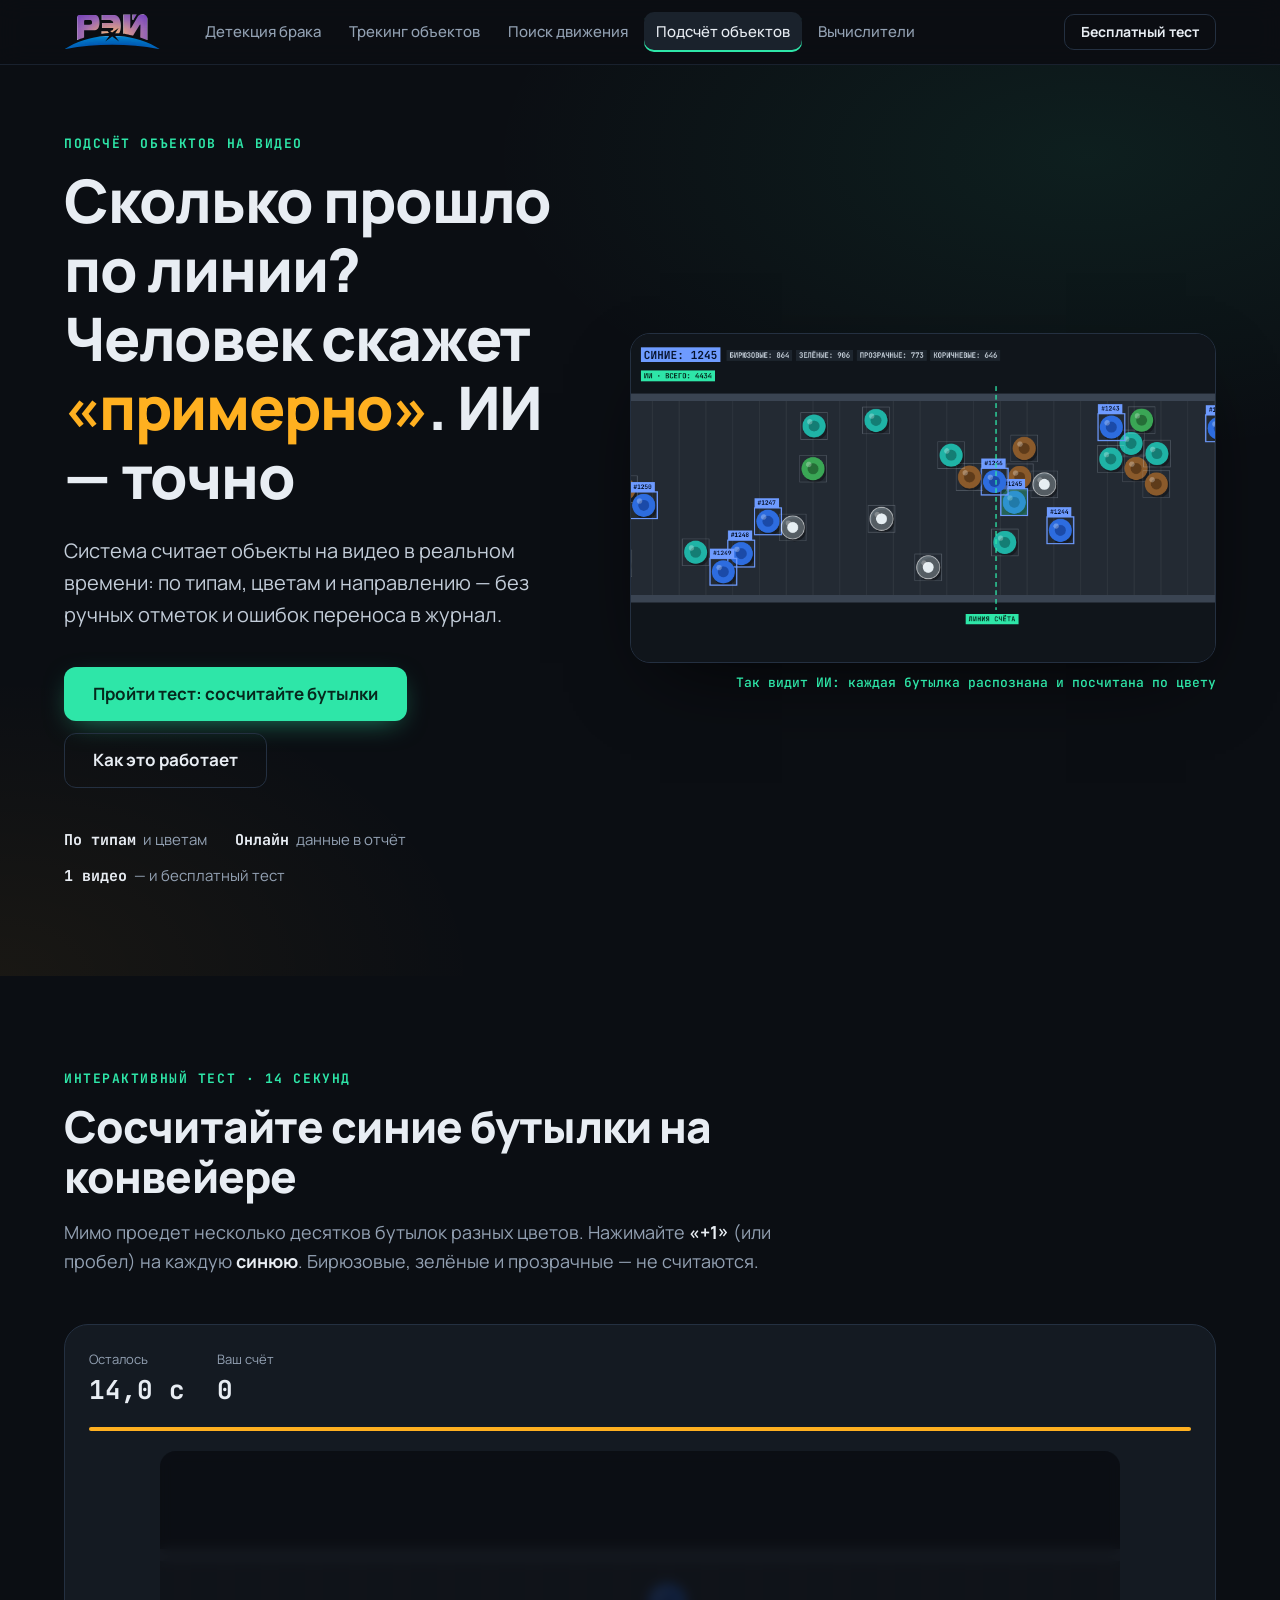
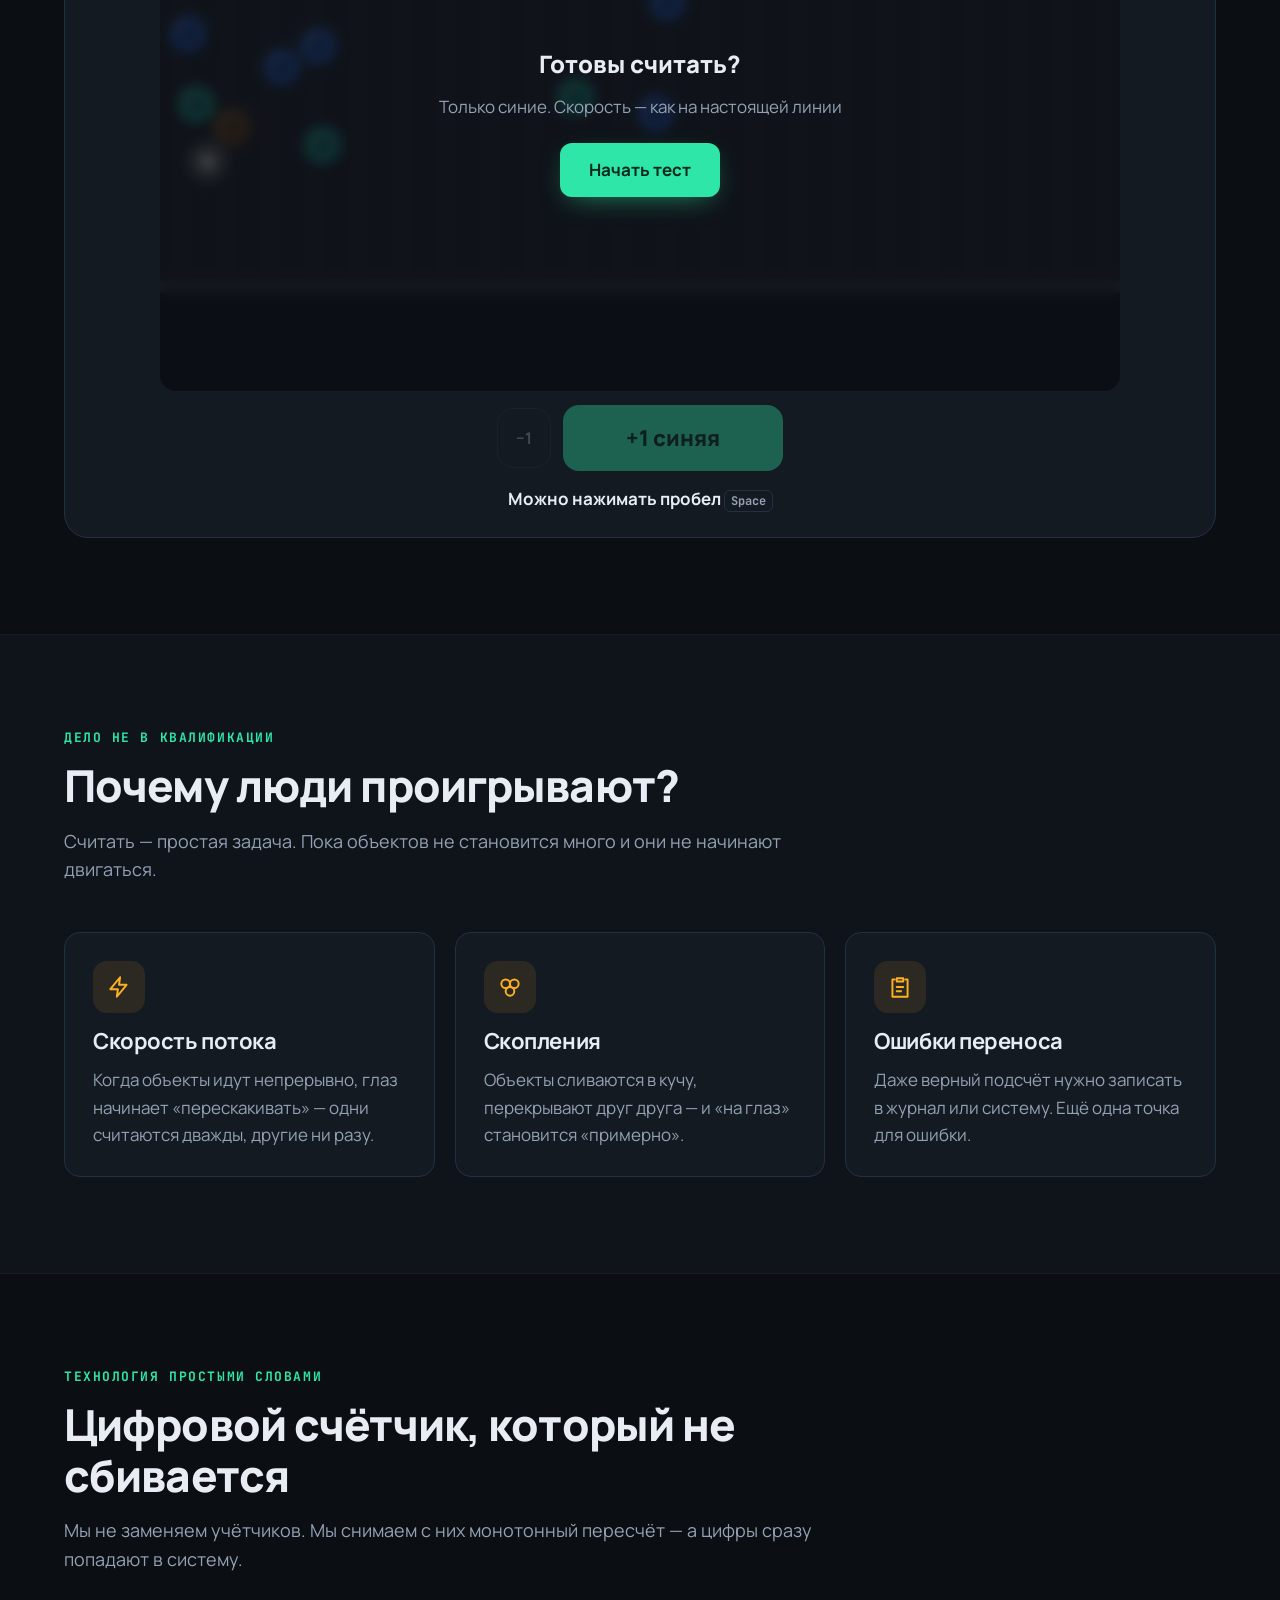
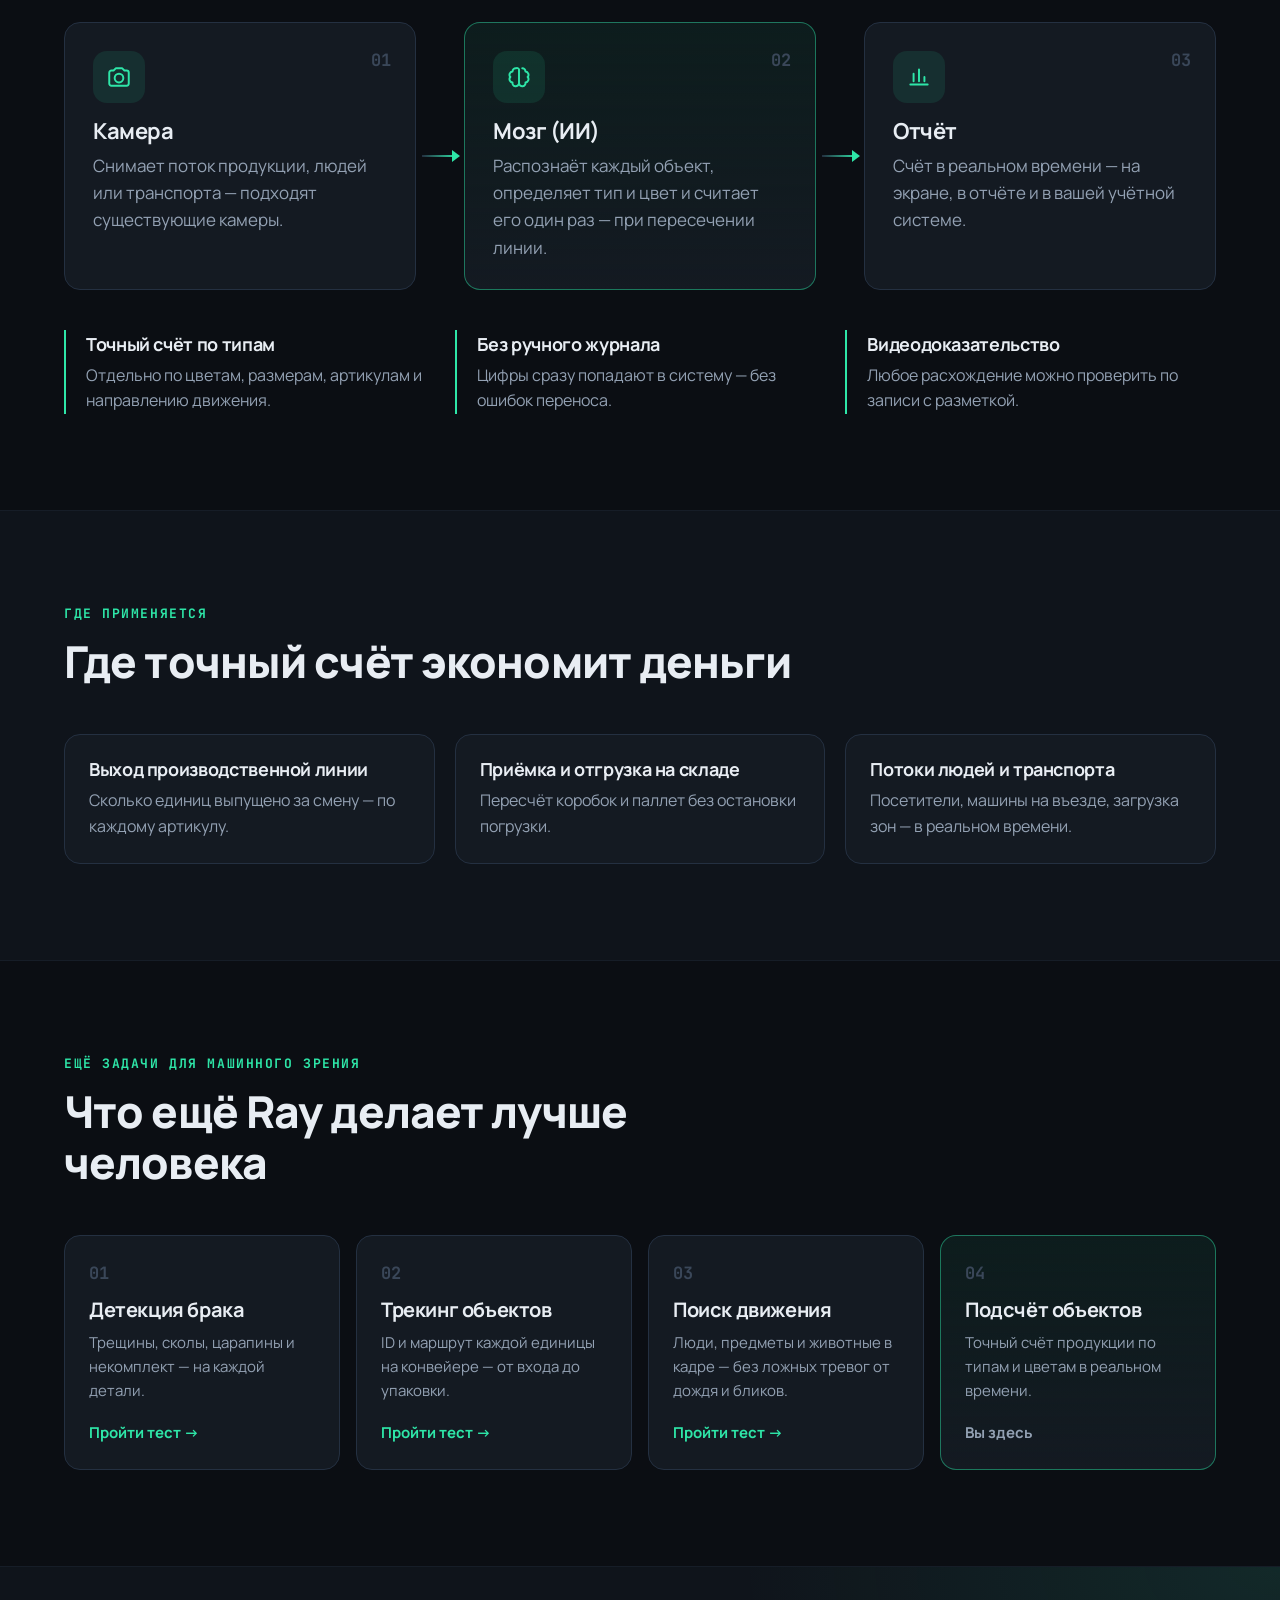
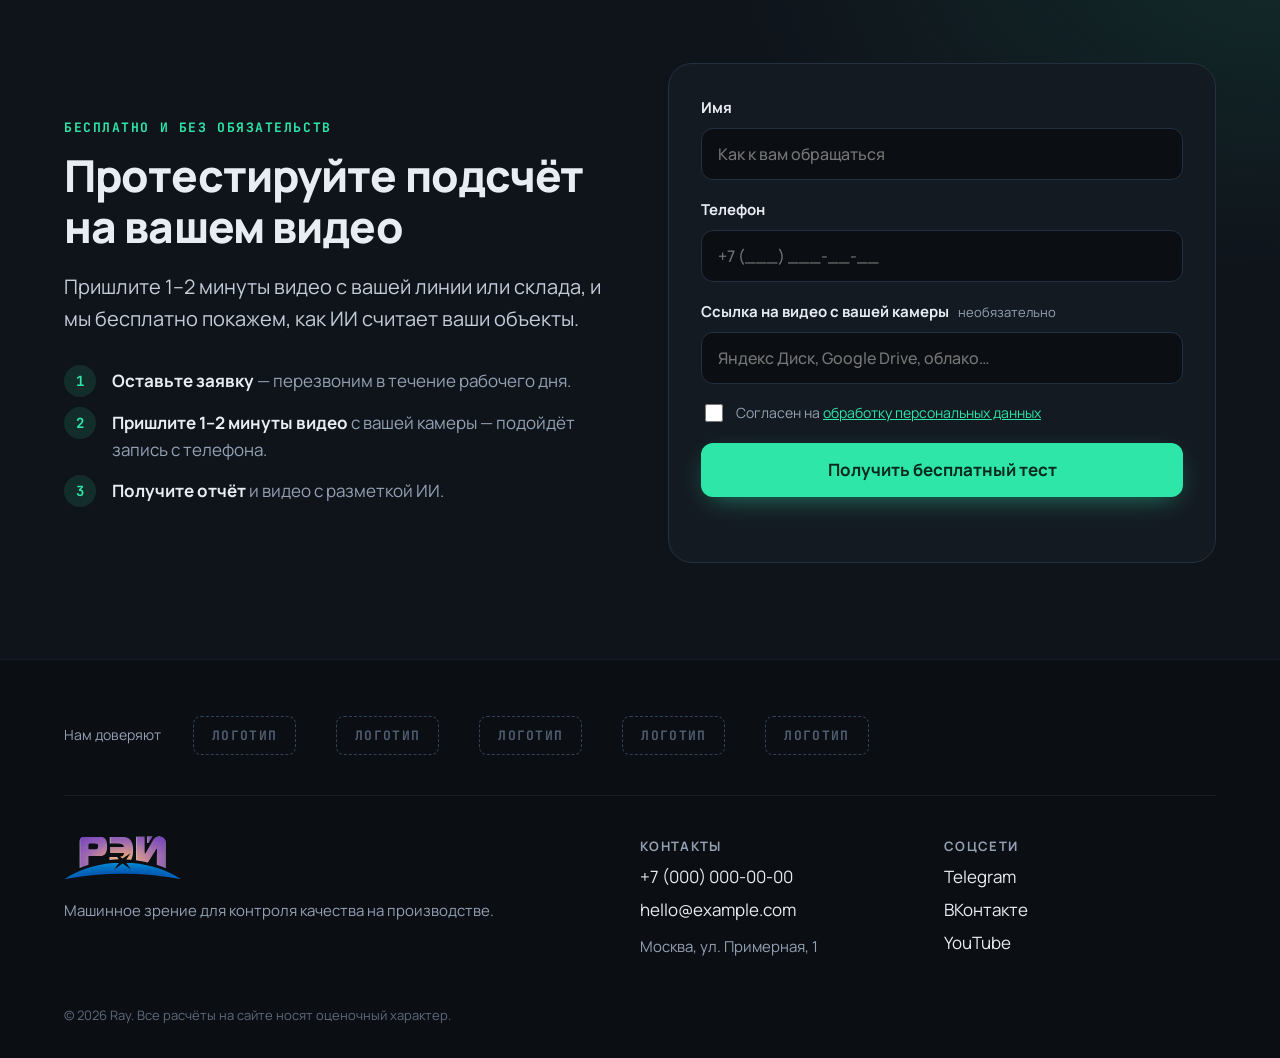
==== commit 0f6413ab: "добавлена вкладка вычислители" ====
--- a/counting.html
+++ b/counting.html
@@ -27,6 +27,7 @@
       <a href="tracking.html">Трекинг объектов</a>
       <a href="motion.html">Поиск движения</a>
       <a href="counting.html" aria-current="page">Подсчёт объектов</a>
+      <a href="hardware.html">Вычислители</a>
     </nav>
     <a class="btn btn--sm btn--ghost header__cta" href="#form">Бесплатный тест</a>
   </div>
--- a/styles.css
+++ b/styles.css
@@ -271,7 +271,11 @@
 .ba__tag { position: absolute; top: 16px; padding: 6px 12px; border-radius: 8px; font: 700 13px var(--mono); pointer-events: none; }
 .ba__tag--l { left: 16px; background: rgba(0,0,0,.6); }
 .ba__tag--r { right: 16px; background: var(--ai); color: var(--ai-ink); }
-.ba__range { position: absolute; inset: 0; width: 100%; height: 100%; opacity: 0; margin: 0; cursor: ew-resize; }
+.ba { cursor: ew-resize; }
+.ba.is-dragging, .ba.is-dragging * { cursor: grabbing; }
+/* Невидимый input только для клавиатуры; мышь и палец обрабатывает сам .ba */
+.ba input.ba__range { position: absolute; left: 0; bottom: 0; width: 100%; height: 1px; opacity: 0; margin: 0; pointer-events: none; }
+.ba:has(.ba__range:focus-visible) .ba__handle span { outline: 3px solid var(--ai); outline-offset: 3px; }
 
 /* ---------- Form ---------- */
 .section--cta { background: radial-gradient(900px 500px at 100% 0%, rgba(46,230,168,.1), transparent 60%), var(--bg-alt); border-top: 1px solid #161d27; }
@@ -353,6 +357,79 @@
 .dir.is-current { border-color: rgba(46,230,168,.45); background: linear-gradient(180deg, rgba(46,230,168,.07), var(--card)); pointer-events: none; }
 .dir.is-current .dir__go { color: var(--muted); }
 
+/* ---------- Hardware: подбор по задаче ---------- */
+.hero h1 em.em-ai { color: var(--ai); }
+.picker { background: var(--card); border: 1px solid var(--line); border-radius: 24px; padding: 24px; box-shadow: 0 30px 80px -30px rgba(0,0,0,.8); }
+.picker__q { font-weight: 800; font-size: 20px; margin-bottom: 16px; }
+.picker__opts { display: flex; flex-direction: column; gap: 8px; }
+.picker__opt {
+  display: grid; grid-template-columns: 32px 1fr; gap: 12px; align-items: start; width: 100%; text-align: left;
+  padding: 14px 16px; border-radius: 14px; border: 1px solid var(--line); background: var(--bg); color: var(--text);
+  font: inherit; cursor: pointer; transition: border-color .15s, background .15s;
+}
+.picker__opt:hover { border-color: #3a4759; }
+.picker__opt b { display: block; font-size: 16px; }
+.picker__opt small { display: block; color: var(--muted); font-size: 14px; line-height: 1.4; margin-top: 2px; }
+.picker__n { color: #3a4759; font-weight: 700; font-size: 14px; padding-top: 2px; }
+.picker__opt[aria-checked=true] { border-color: var(--ai); background: rgba(46,230,168,.07); }
+.picker__opt[aria-checked=true] .picker__n { color: var(--ai); }
+.picker__res {
+  display: grid; grid-template-columns: 1fr auto; gap: 4px 16px; align-items: center; margin-top: 16px;
+  padding: 18px 20px; border-radius: 16px; background: var(--ai); color: var(--ai-ink); text-decoration: none;
+}
+.picker__res.is-flash { animation: flash .5s ease-out; }
+@keyframes flash { from { transform: scale(.98); opacity: .6; } to { transform: none; opacity: 1; } }
+.picker__label { grid-column: 1 / -1; font: 700 12px/1 var(--mono); text-transform: uppercase; letter-spacing: .12em; opacity: .7; }
+.picker__name { font-size: 22px; font-weight: 800; }
+.picker__go { grid-column: 2; grid-row: 2; font-weight: 700; font-size: 15px; white-space: nowrap; }
+.picker__nums { grid-column: 1 / -1; display: flex; gap: 20px; font-weight: 700; font-size: 15px; }
+
+/* ---------- Hardware: карточки решений ---------- */
+.hw {
+  display: grid; grid-template-columns: .9fr 1.1fr; gap: 48px; align-items: start;
+  padding: 40px; border-radius: 24px; background: var(--card); border: 1px solid var(--line);
+  scroll-margin-top: 88px; transition: border-color .3s, box-shadow .3s;
+}
+.hw + .hw { margin-top: 24px; }
+.hw--flip .hw__visual { order: 2; }
+.hw.is-target { animation: target 1.6s ease-out; }
+@keyframes target { 0%, 30% { border-color: var(--ai); box-shadow: 0 0 0 4px rgba(46,230,168,.18); } 100% { border-color: var(--line); box-shadow: none; } }
+.hw__visual { position: sticky; top: 96px; margin: 0; }
+.hw__visual svg { width: 100%; height: auto; border-radius: 18px; background: #0d1219; border: 1px solid var(--line); }
+.hw__badge { position: absolute; left: 14px; top: 14px; padding: 6px 12px; border-radius: 10px; background: rgba(11,14,19,.85); border: 1px solid rgba(46,230,168,.4); color: var(--muted); font-size: 13px; }
+.hw__badge b { color: var(--ai); font-size: 18px; margin-right: 4px; }
+.hw__pulse { animation: hwpulse 3s ease-in-out infinite; }
+@keyframes hwpulse { 0%, 100% { opacity: .55; } 50% { opacity: 1; } }
+.hw__fan { animation: spin 1.2s linear infinite; }
+@keyframes spin { to { transform: rotate(360deg); } }
+
+.hw__task { display: inline-flex; align-items: center; gap: 10px; padding: 6px 12px; border-radius: 999px; background: rgba(46,230,168,.1); color: var(--ai); font-weight: 700; font-size: 14px; }
+.hw__task .mono { color: rgba(46,230,168,.6); }
+.hw h3 { font-size: clamp(24px, 2.6vw, 32px); font-weight: 800; margin-top: 16px; }
+.hw__cfg { display: block; font-size: 15px; font-weight: 500; color: var(--muted); letter-spacing: 0; margin-top: 6px; }
+.hw__nums { display: grid; grid-template-columns: 1fr 1fr; gap: 12px; margin: 24px 0; }
+.hw__nums div { padding: 14px 18px; border-radius: 14px; background: var(--bg); border: 1px solid var(--line); display: flex; flex-direction: column; gap: 2px; }
+.hw__nums span { color: var(--muted); font-size: 13px; }
+.hw__nums b { font-size: clamp(24px, 2.6vw, 32px); line-height: 1.15; }
+.hw__nums div:first-child b { color: var(--ai); }
+.hw__lead { color: #c3cdd9; }
+.hw__uses { list-style: none; padding: 0; margin: 20px 0 0; display: flex; flex-direction: column; gap: 8px; }
+.hw__uses li { position: relative; padding-left: 26px; }
+.hw__uses li::before { content: ""; position: absolute; left: 2px; top: .5em; width: 12px; height: 7px; border-left: 2px solid var(--ai); border-bottom: 2px solid var(--ai); transform: rotate(-45deg); }
+.hw__specs { margin: 24px 0 0; border-top: 1px solid var(--line); }
+.hw__specs div { display: grid; grid-template-columns: 150px 1fr; gap: 16px; padding: 10px 0; border-bottom: 1px solid var(--line); font-size: 15px; }
+.hw__specs dt { color: var(--muted); }
+.hw__specs dd { margin: 0; }
+.hw__kit { margin-top: 16px; border: 1px solid var(--line); border-radius: 12px; padding: 0 16px; font-size: 15px; }
+.hw__kit summary { padding: 12px 0; cursor: pointer; font-weight: 700; }
+.hw__kit ul { margin: 0 0 14px; padding-left: 20px; color: var(--muted); }
+.hw__dirs { display: flex; flex-wrap: wrap; align-items: center; gap: 8px; margin-top: 20px; font-size: 14px; }
+.hw__dirs span { color: var(--muted); margin-right: 4px; }
+.hw__dirs a { padding: 5px 12px; border-radius: 999px; border: 1px solid var(--line); color: var(--text); text-decoration: none; }
+.hw__dirs a:hover { border-color: var(--ai); color: var(--ai); }
+.hw__cta { display: flex; flex-wrap: wrap; gap: 12px; margin-top: 24px; }
+.hw__note { margin-top: 32px; color: #5d6a7b; font-size: 13px; max-width: 900px; }
+
 /* ---------- Responsive ---------- */
 @media (max-width: 1100px) {
   .header__inner { flex-wrap: wrap; height: auto; padding-top: 10px; gap: 8px 16px; justify-content: space-between; }
@@ -364,6 +441,9 @@
   .hero__grid, .calc, .form-grid { grid-template-columns: 1fr; }
   .dirs { grid-template-columns: repeat(2, 1fr); }
   .hero__grid { gap: 40px; }
+  .hw { grid-template-columns: 1fr; gap: 28px; }
+  .hw--flip .hw__visual { order: 0; }
+  .hw__visual { position: relative; top: 0; max-width: 560px; }
   .calc__result { position: static; }
   .flow { grid-template-columns: 1fr; gap: 0; }
   .flow__arrow { width: 2px; height: 28px; margin: 0 auto; background: linear-gradient(180deg, var(--line), var(--ai)); }
@@ -397,6 +477,13 @@
   .lead-form { padding: 22px; }
   .partners { flex-direction: column; align-items: flex-start; gap: 16px; }
   .hero__caption { font-size: 11px; }
+  .picker { padding: 16px; border-radius: 18px; }
+  .hw { padding: 20px; border-radius: 18px; }
+  .hw__nums { gap: 8px; }
+  .hw__nums div { padding: 12px 14px; }
+  .hw__nums b { font-size: 21px; white-space: nowrap; }
+  .hw__specs div { grid-template-columns: 1fr; gap: 2px; }
+  .hw__cta .btn { flex: 1 1 100%; }
 }
 @media (max-width: 420px) {
   .header .btn--sm { padding: 8px 10px; font-size: 12px; }
